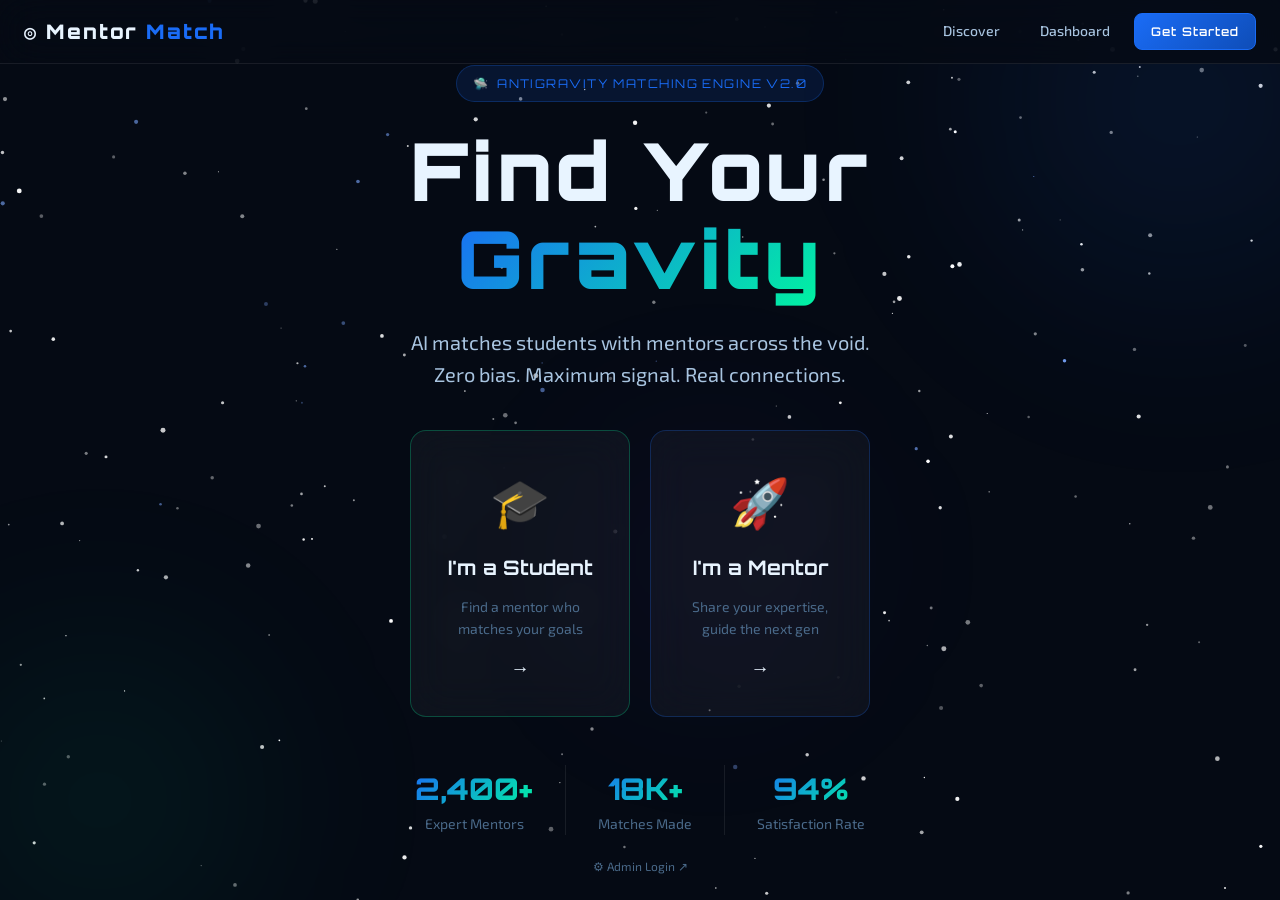
==== index.html @ f8fc59b9 "cma" ====
<!DOCTYPE html>
<html lang="en">
<head>
  <meta charset="UTF-8"/>
  <meta name="viewport" content="width=device-width, initial-scale=1.0"/>
  <title>MentorMatch Orbit — Find Your Gravity</title>
  <meta name="description" content="AI-driven mentorship matching for students. Find your perfect mentor across the void with ANTIGRAVITY matching technology."/>
  <link rel="preconnect" href="https://fonts.googleapis.com"/>
  <link rel="preconnect" href="https://fonts.gstatic.com" crossorigin/>
  <link href="https://fonts.googleapis.com/css2?family=Orbitron:wght@400;500;600;700;800;900&family=Exo+2:ital,wght@0,300;0,400;0,500;0,600;0,700;1,400&display=swap" rel="stylesheet"/>
  <link rel="stylesheet" href="styles/global.css"/>
  <link rel="stylesheet" href="styles/animations.css"/>
  <link rel="stylesheet" href="styles/components.css"/>
  <style>
    /* Landing-page specific */
    .hero {
      position: relative;
      min-height: 100vh;
      display: flex;
      flex-direction: column;
      align-items: center;
      justify-content: center;
      text-align: center;
      padding: var(--space-8) var(--space-6);
      overflow: hidden;
    }
    #particle-canvas {
      position: fixed;
      inset: 0;
      z-index: 0;
      pointer-events: none;
    }
    .hero-content {
      position: relative;
      z-index: 1;
      max-width: 720px;
    }
    .hero-badge {
      display: inline-flex;
      align-items: center;
      gap: var(--space-2);
      padding: var(--space-2) var(--space-4);
      background: var(--nebula-blue-dim);
      border: 1px solid var(--nebula-blue-glow);
      border-radius: var(--radius-full);
      font-size: var(--text-xs);
      letter-spacing: 0.12em;
      text-transform: uppercase;
      color: var(--nebula-blue);
      font-family: var(--font-heading);
      margin-bottom: var(--space-6);
      animation: fade-down 0.6s ease forwards;
    }
    .hero-title {
      font-family: var(--font-heading);
      font-size: clamp(2.5rem, 8vw, 5rem);
      font-weight: 900;
      line-height: 1.1;
      color: var(--stellar-white);
      margin-bottom: var(--space-6);
      animation: fade-up 0.7s ease 0.1s both;
    }
    .hero-title span {
      background: linear-gradient(135deg, var(--nebula-blue), var(--aurora-green));
      -webkit-background-clip: text;
      -webkit-text-fill-color: transparent;
      background-clip: text;
    }
    .hero-sub {
      font-size: var(--text-xl);
      color: var(--stellar-dim);
      margin-bottom: var(--space-10);
      line-height: 1.6;
      animation: fade-up 0.7s ease 0.2s both;
    }
    .hero-cta {
      display: flex;
      gap: var(--space-5);
      justify-content: center;
      flex-wrap: wrap;
      animation: fade-up 0.7s ease 0.35s both;
    }
    .cta-card {
      width: 220px;
      background: var(--glass-bg);
      backdrop-filter: blur(20px);
      border: 1px solid var(--glass-border);
      border-radius: var(--radius-xl);
      padding: var(--space-8) var(--space-6);
      cursor: pointer;
      transition: all var(--transition-bounce);
      text-decoration: none;
      color: inherit;
      display: flex;
      flex-direction: column;
      align-items: center;
      gap: var(--space-3);
      position: relative;
      overflow: hidden;
    }
    .cta-card:hover {
      transform: translateY(-12px) scale(1.04);
      box-shadow: var(--shadow-card-hover);
    }
    .cta-card.student { border-color: var(--aurora-green-glow); }
    .cta-card.mentor  { border-color: var(--nebula-blue-glow); }
    .cta-card.student:hover { box-shadow: var(--shadow-glow-green); }
    .cta-card.mentor:hover  { box-shadow: var(--shadow-glow-blue); }
    .cta-icon {
      font-size: 3rem;
      animation: float 4s ease-in-out infinite;
    }
    .cta-card.mentor .cta-icon { animation-delay: 0.5s; }
    .cta-label {
      font-family: var(--font-heading);
      font-size: var(--text-xl);
      font-weight: 700;
      color: var(--stellar-white);
    }
    .cta-sublabel {
      font-size: var(--text-sm);
      color: var(--stellar-muted);
      text-align: center;
    }
    .cta-arrow {
      font-size: 1.2rem;
      transition: transform var(--transition-bounce);
    }
    .cta-card:hover .cta-arrow { transform: translateX(4px); }

    /* Stats bar */
    .stats-bar {
      display: flex;
      gap: var(--space-8);
      justify-content: center;
      flex-wrap: wrap;
      margin-top: var(--space-12);
      animation: fade-up 0.7s ease 0.5s both;
    }
    .stat-item {
      text-align: center;
    }
    .stat-num {
      font-family: var(--font-heading);
      font-size: var(--text-3xl);
      font-weight: 800;
      background: linear-gradient(135deg, var(--nebula-blue), var(--aurora-green));
      -webkit-background-clip: text;
      -webkit-text-fill-color: transparent;
      background-clip: text;
    }
    .stat-desc {
      font-size: var(--text-sm);
      color: var(--stellar-muted);
    }
    .stats-divider {
      width: 1px;
      background: var(--glass-border);
      align-self: stretch;
    }

    /* Admin link */
    .admin-link {
      position: fixed;
      bottom: var(--space-6);
      left: 50%;
      transform: translateX(-50%);
      font-size: var(--text-xs);
      color: var(--stellar-muted);
      text-decoration: none;
      transition: color var(--transition-fast);
      z-index: 10;
    }
    .admin-link:hover { color: var(--deep-purple); }

    /* Nebula orbs */
    .orb {
      position: fixed;
      border-radius: 50%;
      filter: blur(80px);
      pointer-events: none;
      z-index: 0;
    }
    .orb-1 {
      width: 600px; height: 600px;
      top: -200px; right: -200px;
      background: radial-gradient(circle, rgba(26,108,246,0.12), transparent 70%);
    }
    .orb-2 {
      width: 500px; height: 500px;
      bottom: -150px; left: -150px;
      background: radial-gradient(circle, rgba(0,245,160,0.08), transparent 70%);
    }
    .orb-3 {
      width: 400px; height: 400px;
      top: 40%; left: 40%;
      background: radial-gradient(circle, rgba(124,58,237,0.06), transparent 70%);
    }

    /* Header login link */
    .header-login {
      padding: var(--space-2) var(--space-4);
      border-radius: var(--radius-md);
      border: 1px solid var(--glass-border);
      background: var(--glass-bg);
      color: var(--stellar-dim);
      font-size: var(--text-sm);
      text-decoration: none;
      transition: all var(--transition-fast);
    }
    .header-login:hover {
      color: var(--stellar-white);
      border-color: var(--nebula-blue);
    }
  </style>
</head>
<body>
  <a href="#main-content" class="skip-link">Skip to main content</a>

  <!-- Particle Canvas -->
  <canvas id="particle-canvas" aria-hidden="true"></canvas>

  <!-- Nebula orbs -->
  <div class="orb orb-1" aria-hidden="true"></div>
  <div class="orb orb-2" aria-hidden="true"></div>
  <div class="orb orb-3" aria-hidden="true"></div>

  <!-- Header -->
  <header class="site-header" role="banner">
    <a href="index.html" class="logo" aria-label="MentorMatch Orbit home">
      ◎ Mentor<span>Match</span>
    </a>
    <nav class="site-nav" aria-label="Main navigation">
      <a href="discover.html"  class="nav-link">Discover</a>
      <a href="dashboard.html" class="nav-link">Dashboard</a>
      <a href="register.html"  class="btn btn-primary btn-sm">Get Started</a>
    </nav>
  </header>

  <!-- Toast Container -->
  <div id="toast-container" aria-live="polite" aria-atomic="false"></div>

  <!-- Hero -->
  <main id="main-content" class="hero">
    <div class="hero-content">
      <div class="hero-badge">
        <span>🛸</span>
        <span>ANTIGRAVITY MATCHING ENGINE v2.0</span>
      </div>

      <h1 class="hero-title">
        Find Your<br/><span>Gravity</span>
      </h1>

      <p class="hero-sub">
        AI matches students with mentors across the void.<br/>
        Zero bias. Maximum signal. Real connections.
      </p>

      <!-- CTA Cards -->
      <div class="hero-cta" role="navigation" aria-label="Get started">
        <a href="register.html?role=student" class="cta-card student float"
           aria-label="Register as a student">
          <div class="cta-icon">🎓</div>
          <div class="cta-label">I'm a Student</div>
          <div class="cta-sublabel">Find a mentor who matches your goals</div>
          <div class="cta-arrow">→</div>
        </a>
        <a href="register.html?role=mentor" class="cta-card mentor float"
           aria-label="Register as a mentor">
          <div class="cta-icon">🚀</div>
          <div class="cta-label">I'm a Mentor</div>
          <div class="cta-sublabel">Share your expertise, guide the next gen</div>
          <div class="cta-arrow">→</div>
        </a>
      </div>

      <!-- Stats Bar -->
      <div class="stats-bar" aria-label="Platform statistics">
        <div class="stat-item">
          <div class="stat-num" id="landing-mentors">2,400+</div>
          <div class="stat-desc">Expert Mentors</div>
        </div>
        <div class="stats-divider" aria-hidden="true"></div>
        <div class="stat-item">
          <div class="stat-num">18K+</div>
          <div class="stat-desc">Matches Made</div>
        </div>
        <div class="stats-divider" aria-hidden="true"></div>
        <div class="stat-item">
          <div class="stat-num">94%</div>
          <div class="stat-desc">Satisfaction Rate</div>
        </div>
      </div>
    </div>
  </main>

  <!-- Admin link -->
  <a href="admin.html" class="admin-link" aria-label="Admin control center">⚙ Admin Login ↗</a>

  <script type="module">
    import { initParticles } from './js/particles.js';
    import { init, checkUrlParams } from './js/main.js';
    import { seedDemoData } from './js/store.js';

    document.addEventListener('DOMContentLoaded', async () => {
      await seedDemoData();
      initParticles('particle-canvas');
      await init();
      checkUrlParams();

      // CTA click bounce effect
      document.querySelectorAll('.cta-card').forEach(card => {
        card.addEventListener('click', () => {
          card.style.animation = 'none';
          card.offsetWidth;
          card.style.animation = 'gravity-bounce 0.4s cubic-bezier(.34,1.56,.64,1)';
        });
      });
    });
  </script>
</body>
</html>
---- styles/global.css ----
/* ═══════════════════════════════════════════════════════════════
   global.css — ANTIGRAVITY Design System
   MentorMatch Orbit — Zero-gravity space UI
   ═══════════════════════════════════════════════════════════════ */

/* ── Google Fonts ── */
@import url('https://fonts.googleapis.com/css2?family=Orbitron:wght@400;500;600;700;800;900&family=Exo+2:ital,wght@0,300;0,400;0,500;0,600;0,700;1,400&display=swap');

/* ── Design Tokens ── */
:root {
  /* Colors */
  --void-black:      #050a14;
  --void-black-2:    #080f1e;
  --void-black-3:    #0d1526;
  --nebula-blue:     #1a6cf6;
  --nebula-blue-dim: #1a6cf620;
  --nebula-blue-glow:#1a6cf640;
  --aurora-green:    #00f5a0;
  --aurora-green-dim:#00f5a020;
  --aurora-green-glow:#00f5a040;
  --stellar-white:   #e8f4ff;
  --stellar-dim:     #a8c4e0;
  --stellar-muted:   #4a6a8a;
  --deep-purple:     #7c3aed;
  --deep-purple-dim: #7c3aed20;
  --deep-purple-glow:#7c3aed40;
  --danger-red:      #ff4560;
  --warning-amber:   #f59e0b;
  --glass-bg:        rgba(255,255,255,0.04);
  --glass-border:    rgba(255,255,255,0.08);
  --glass-hover:     rgba(255,255,255,0.08);

  /* Typography */
  --font-heading: 'Orbitron', 'Courier New', monospace;
  --font-body:    'Exo 2', 'Arial', sans-serif;

  /* Font sizes */
  --text-xs:   0.75rem;    /* 12px */
  --text-sm:   0.875rem;   /* 14px */
  --text-base: 1rem;       /* 16px */
  --text-lg:   1.125rem;   /* 18px */
  --text-xl:   1.25rem;    /* 20px */
  --text-2xl:  1.5rem;     /* 24px */
  --text-3xl:  1.875rem;   /* 30px */
  --text-4xl:  2.25rem;    /* 36px */
  --text-5xl:  3rem;       /* 48px */
  --text-6xl:  3.75rem;    /* 60px */

  /* Spacing */
  --space-1:   0.25rem;
  --space-2:   0.5rem;
  --space-3:   0.75rem;
  --space-4:   1rem;
  --space-5:   1.25rem;
  --space-6:   1.5rem;
  --space-8:   2rem;
  --space-10:  2.5rem;
  --space-12:  3rem;
  --space-16:  4rem;
  --space-20:  5rem;
  --space-24:  6rem;

  /* Border radius */
  --radius-sm:  4px;
  --radius-md:  8px;
  --radius-lg:  12px;
  --radius-xl:  16px;
  --radius-2xl: 24px;
  --radius-full: 9999px;

  /* Shadows */
  --shadow-glow-blue:   0 0 20px var(--nebula-blue-glow), 0 0 60px var(--nebula-blue-dim);
  --shadow-glow-green:  0 0 20px var(--aurora-green-glow), 0 0 60px var(--aurora-green-dim);
  --shadow-glow-purple: 0 0 20px var(--deep-purple-glow), 0 0 60px var(--deep-purple-dim);
  --shadow-card:        0 8px 32px rgba(0,0,0,0.4), 0 2px 8px rgba(0,0,0,0.2);
  --shadow-card-hover:  0 20px 60px rgba(0,0,0,0.6), 0 0 40px var(--nebula-blue-dim);

  /* Transitions */
  --transition-fast:   0.15s cubic-bezier(.4,0,.2,1);
  --transition-base:   0.25s cubic-bezier(.4,0,.2,1);
  --transition-slow:   0.45s cubic-bezier(.4,0,.2,1);
  --transition-bounce: 0.35s cubic-bezier(.34,1.56,.64,1);

  /* Z-index layers */
  --z-base:    1;
  --z-dropdown:10;
  --z-sidebar: 20;
  --z-modal:   50;
  --z-overlay: 49;
  --z-toast:   100;
}

/* ── CSS Reset ── */
*, *::before, *::after {
  box-sizing: border-box;
  margin: 0;
  padding: 0;
}

html {
  scroll-behavior: smooth;
  -webkit-text-size-adjust: 100%;
  tab-size: 4;
}

body {
  font-family: var(--font-body);
  font-size: var(--text-base);
  line-height: 1.6;
  color: var(--stellar-white);
  background-color: var(--void-black);
  min-height: 100vh;
  overflow-x: hidden;
  -webkit-font-smoothing: antialiased;
  -moz-osx-font-smoothing: grayscale;
}

/* ── Skip-to-content (Accessibility) ── */
.skip-link {
  position: absolute;
  top: -100%;
  left: var(--space-4);
  background: var(--nebula-blue);
  color: var(--stellar-white);
  padding: var(--space-2) var(--space-4);
  border-radius: var(--radius-md);
  font-family: var(--font-body);
  font-weight: 600;
  z-index: var(--z-toast);
  transition: top var(--transition-fast);
  text-decoration: none;
}
.skip-link:focus {
  top: var(--space-4);
}

/* ── Typography ── */
h1, h2, h3, h4, h5, h6 {
  font-family: var(--font-heading);
  font-weight: 700;
  line-height: 1.2;
  letter-spacing: 0.05em;
  color: var(--stellar-white);
}

h1 { font-size: var(--text-4xl); }
h2 { font-size: var(--text-3xl); }
h3 { font-size: var(--text-2xl); }
h4 { font-size: var(--text-xl); }
h5 { font-size: var(--text-lg); }
h6 { font-size: var(--text-base); }

p {
  color: var(--stellar-dim);
  line-height: 1.7;
}

a {
  color: var(--nebula-blue);
  text-decoration: none;
  transition: color var(--transition-fast);
}
a:hover { color: var(--aurora-green); }
a:focus-visible {
  outline: 2px solid var(--nebula-blue);
  outline-offset: 3px;
  border-radius: var(--radius-sm);
}

ul, ol { list-style: none; }

img, video, canvas { display: block; max-width: 100%; }

button, input, select, textarea {
  font-family: inherit;
  font-size: inherit;
}

button {
  cursor: pointer;
  border: none;
  background: none;
}
button:focus-visible {
  outline: 2px solid var(--nebula-blue);
  outline-offset: 3px;
}

input, select, textarea {
  background: var(--glass-bg);
  border: 1px solid var(--glass-border);
  color: var(--stellar-white);
  border-radius: var(--radius-md);
  padding: var(--space-3) var(--space-4);
  transition: border-color var(--transition-fast), box-shadow var(--transition-fast);
  width: 100%;
}
input::placeholder,
textarea::placeholder {
  color: var(--stellar-muted);
}
input:focus,
select:focus,
textarea:focus {
  outline: none;
  border-color: var(--nebula-blue);
  box-shadow: 0 0 0 3px var(--nebula-blue-dim);
}
input[aria-invalid="true"],
textarea[aria-invalid="true"],
select[aria-invalid="true"] {
  border-color: var(--danger-red);
  box-shadow: 0 0 0 3px rgba(255,69,96,0.2);
}
select option {
  background: var(--void-black-3);
  color: var(--stellar-white);
}

label {
  display: block;
  font-size: var(--text-sm);
  font-weight: 500;
  color: var(--stellar-dim);
  margin-bottom: var(--space-2);
  letter-spacing: 0.03em;
}

/* ── Scrollbar ── */
::-webkit-scrollbar { width: 6px; height: 6px; }
::-webkit-scrollbar-track { background: var(--void-black-2); }
::-webkit-scrollbar-thumb {
  background: var(--stellar-muted);
  border-radius: var(--radius-full);
}
::-webkit-scrollbar-thumb:hover { background: var(--nebula-blue); }

/* ── Selection ── */
::selection {
  background: var(--nebula-blue-glow);
  color: var(--stellar-white);
}

/* ── Layout Utilities ── */
.container {
  width: 100%;
  max-width: 1400px;
  margin: 0 auto;
  padding: 0 var(--space-6);
}

.flex       { display: flex; }
.flex-col   { flex-direction: column; }
.items-center  { align-items: center; }
.justify-between { justify-content: space-between; }
.justify-center  { justify-content: center; }
.gap-2  { gap: var(--space-2); }
.gap-3  { gap: var(--space-3); }
.gap-4  { gap: var(--space-4); }
.gap-6  { gap: var(--space-6); }
.gap-8  { gap: var(--space-8); }

.grid { display: grid; }

.text-center { text-align: center; }
.text-right  { text-align: right; }

.w-full  { width: 100%; }
.h-full  { height: 100%; }
.hidden  { display: none !important; }
.sr-only {
  position: absolute;
  width: 1px; height: 1px;
  padding: 0; margin: -1px;
  overflow: hidden; clip: rect(0,0,0,0);
  white-space: nowrap; border: 0;
}

/* ── Glass Panel ── */
.glass {
  background: var(--glass-bg);
  backdrop-filter: blur(20px);
  -webkit-backdrop-filter: blur(20px);
  border: 1px solid var(--glass-border);
  border-radius: var(--radius-xl);
}

/* ── Divider ── */
.divider {
  height: 1px;
  background: linear-gradient(90deg, transparent, var(--glass-border), transparent);
  margin: var(--space-6) 0;
}

/* ── Badge ── */
.badge {
  display: inline-flex;
  align-items: center;
  gap: var(--space-1);
  padding: var(--space-1) var(--space-3);
  border-radius: var(--radius-full);
  font-size: var(--text-xs);
  font-weight: 600;
  letter-spacing: 0.05em;
  text-transform: uppercase;
}
.badge-blue   { background: var(--nebula-blue-dim); color: var(--nebula-blue); border: 1px solid var(--nebula-blue-glow); }
.badge-green  { background: var(--aurora-green-dim); color: var(--aurora-green); border: 1px solid var(--aurora-green-glow); }
.badge-purple { background: var(--deep-purple-dim); color: var(--deep-purple); border: 1px solid var(--deep-purple-glow); }
.badge-red    { background: rgba(255,69,96,0.15); color: var(--danger-red); border: 1px solid rgba(255,69,96,0.3); }
.badge-amber  { background: rgba(245,158,11,0.15); color: var(--warning-amber); border: 1px solid rgba(245,158,11,0.3); }

/* ── Chip / Tag ── */
.chip {
  display: inline-flex;
  align-items: center;
  gap: var(--space-1);
  padding: 2px var(--space-3);
  background: var(--glass-bg);
  border: 1px solid var(--glass-border);
  border-radius: var(--radius-full);
  font-size: var(--text-xs);
  color: var(--stellar-dim);
  transition: all var(--transition-fast);
  cursor: pointer;
  user-select: none;
}
.chip:hover, .chip.active {
  background: var(--nebula-blue-dim);
  border-color: var(--nebula-blue);
  color: var(--nebula-blue);
}
.chip.highlight {
  background: var(--aurora-green-dim);
  border-color: var(--aurora-green);
  color: var(--aurora-green);
}

/* ── Avatar ── */
.avatar {
  width: 48px; height: 48px;
  border-radius: var(--radius-full);
  display: flex; align-items: center; justify-content: center;
  font-family: var(--font-heading);
  font-weight: 700;
  font-size: var(--text-sm);
  color: var(--stellar-white);
  flex-shrink: 0;
  position: relative;
}
.avatar-lg { width: 72px; height: 72px; font-size: var(--text-xl); }
.avatar-xl { width: 96px; height: 96px; font-size: var(--text-2xl); }

/* ── Status Dot ── */
.status-dot {
  width: 10px; height: 10px;
  border-radius: var(--radius-full);
  border: 2px solid var(--void-black);
  flex-shrink: 0;
}
.status-online  { background: var(--aurora-green); }
.status-away    { background: var(--warning-amber); }
.status-offline { background: var(--stellar-muted); }

/* ── Progress Bar ── */
.progress-track {
  height: 4px;
  background: var(--glass-border);
  border-radius: var(--radius-full);
  overflow: hidden;
}
.progress-fill {
  height: 100%;
  border-radius: var(--radius-full);
  background: linear-gradient(90deg, var(--nebula-blue), var(--aurora-green));
  transition: width 0.8s cubic-bezier(.4,0,.2,1);
}

/* ── Notification Bell ── */
.notif-bell {
  position: relative;
  display: inline-flex;
  align-items: center;
  justify-content: center;
  width: 40px; height: 40px;
  border-radius: var(--radius-full);
  background: var(--glass-bg);
  border: 1px solid var(--glass-border);
  color: var(--stellar-dim);
  transition: all var(--transition-fast);
  cursor: pointer;
}
.notif-bell:hover {
  color: var(--stellar-white);
  border-color: var(--nebula-blue);
  box-shadow: var(--shadow-glow-blue);
}
.notif-count {
  position: absolute;
  top: -4px; right: -4px;
  min-width: 18px; height: 18px;
  background: var(--danger-red);
  color: #fff;
  border-radius: var(--radius-full);
  font-size: 10px;
  font-weight: 700;
  display: flex; align-items: center; justify-content: center;
  padding: 0 4px;
  border: 2px solid var(--void-black);
}

/* ── Toast Container ── */
#toast-container {
  position: fixed;
  bottom: var(--space-6);
  right: var(--space-6);
  z-index: var(--z-toast);
  display: flex;
  flex-direction: column;
  gap: var(--space-3);
  pointer-events: none;
}

/* ── Site Header ── */
.site-header {
  position: fixed;
  top: 0; left: 0; right: 0;
  height: 64px;
  z-index: var(--z-sidebar);
  background: rgba(5,10,20,0.8);
  backdrop-filter: blur(20px);
  border-bottom: 1px solid var(--glass-border);
  display: flex;
  align-items: center;
  padding: 0 var(--space-6);
  gap: var(--space-4);
}

.logo {
  font-family: var(--font-heading);
  font-weight: 900;
  font-size: var(--text-xl);
  color: var(--stellar-white);
  text-decoration: none;
  display: flex;
  align-items: center;
  gap: var(--space-2);
  letter-spacing: 0.1em;
}
.logo span { color: var(--nebula-blue); }

.site-nav {
  display: flex;
  align-items: center;
  gap: var(--space-2);
  margin-left: auto;
}
.nav-link {
  padding: var(--space-2) var(--space-4);
  border-radius: var(--radius-md);
  color: var(--stellar-dim);
  font-size: var(--text-sm);
  font-weight: 500;
  transition: all var(--transition-fast);
  text-decoration: none;
}
.nav-link:hover, .nav-link.active {
  color: var(--stellar-white);
  background: var(--glass-bg);
}
.nav-link.active { color: var(--nebula-blue); }

/* ── Page Wrapper (with fixed header) ── */
.page-wrapper {
  padding-top: 64px;
  min-height: 100vh;
}

/* ── Form Group ── */
.form-group { margin-bottom: var(--space-5); }
.form-hint {
  font-size: var(--text-xs);
  color: var(--stellar-muted);
  margin-top: var(--space-1);
}
.form-error {
  font-size: var(--text-xs);
  color: var(--danger-red);
  margin-top: var(--space-1);
  display: none;
}
.form-error.visible { display: block; }
.char-counter {
  font-size: var(--text-xs);
  color: var(--stellar-muted);
  text-align: right;
  margin-top: var(--space-1);
}
.char-counter.ok    { color: var(--aurora-green); }
.char-counter.warn  { color: var(--warning-amber); }
.char-counter.error { color: var(--danger-red); }

/* ── Responsive Breakpoints ── */
@media (max-width: 1200px) {
  .container { padding: 0 var(--space-4); }
  h1 { font-size: var(--text-3xl); }
}

@media (max-width: 768px) {
  h1 { font-size: var(--text-2xl); }
  h2 { font-size: var(--text-xl); }
  .site-header { padding: 0 var(--space-4); }
}

@media (max-width: 480px) {
  h1 { font-size: var(--text-xl); }
  .container { padding: 0 var(--space-3); }
}
---- styles/animations.css ----
/* ═══════════════════════════════════════════════════════════════
   animations.css — ANTIGRAVITY Keyframes & Motion System
   ═══════════════════════════════════════════════════════════════ */

/* ─────────────────────────────────────
   FLOAT / LEVITATION
   ───────────────────────────────────── */
@keyframes float {
  0%, 100% { transform: translateY(0px); }
  50%       { transform: translateY(-12px); }
}

@keyframes float-slow {
  0%, 100% { transform: translateY(0px); }
  50%       { transform: translateY(-6px); }
}

@keyframes float-fast {
  0%, 100% { transform: translateY(0px) rotate(0deg); }
  33%       { transform: translateY(-10px) rotate(1deg); }
  66%       { transform: translateY(-5px) rotate(-1deg); }
}

.float        { animation: float       4s ease-in-out infinite; }
.float-slow   { animation: float-slow  6s ease-in-out infinite; }
.float-fast   { animation: float-fast  3s ease-in-out infinite; }

/* ─────────────────────────────────────
   ORBITAL RING SPIN
   ───────────────────────────────────── */
@keyframes orbit {
  from { transform: rotate(0deg); }
  to   { transform: rotate(360deg); }
}

@keyframes orbit-reverse {
  from { transform: rotate(360deg); }
  to   { transform: rotate(0deg); }
}

@keyframes orbit-slow {
  from { transform: rotate(0deg); }
  to   { transform: rotate(360deg); }
}

.orbit-ring {
  position: absolute;
  inset: -8px;
  border-radius: 50%;
  border: 2px solid transparent;
  border-top-color: var(--nebula-blue);
  border-right-color: var(--aurora-green);
  animation: orbit 8s linear infinite;
  pointer-events: none;
}

.orbit-ring-2 {
  position: absolute;
  inset: -14px;
  border-radius: 50%;
  border: 1px solid transparent;
  border-bottom-color: var(--deep-purple);
  border-left-color: var(--nebula-blue);
  animation: orbit-reverse 12s linear infinite;
  pointer-events: none;
}

.orbit-ring-purple {
  border-top-color: var(--deep-purple);
  border-right-color: var(--nebula-blue);
}

/* ─────────────────────────────────────
   PULSE GLOW
   ───────────────────────────────────── */
@keyframes pulse-glow-blue {
  0%, 100% { box-shadow: 0 0 10px var(--nebula-blue-dim); }
  50%       { box-shadow: 0 0 30px var(--nebula-blue-glow), 0 0 60px var(--nebula-blue-dim); }
}

@keyframes pulse-glow-green {
  0%, 100% { box-shadow: 0 0 10px var(--aurora-green-dim); }
  50%       { box-shadow: 0 0 30px var(--aurora-green-glow), 0 0 60px var(--aurora-green-dim); }
}

@keyframes pulse-glow-purple {
  0%, 100% { box-shadow: 0 0 10px var(--deep-purple-dim); }
  50%       { box-shadow: 0 0 30px var(--deep-purple-glow), 0 0 60px var(--deep-purple-dim); }
}

@keyframes pulse-dot {
  0%, 100% { opacity: 1; transform: scale(1); }
  50%       { opacity: 0.5; transform: scale(1.4); }
}

.pulse-blue   { animation: pulse-glow-blue   3s ease-in-out infinite; }
.pulse-green  { animation: pulse-glow-green  3s ease-in-out infinite; }
.pulse-purple { animation: pulse-glow-purple 3s ease-in-out infinite; }
.pulse-dot    { animation: pulse-dot 1.5s ease-in-out infinite; }

/* ─────────────────────────────────────
   WARP SPEED LOADING BAR
   ───────────────────────────────────── */
@keyframes warp {
  0%   { transform: translateX(-100%); }
  100% { transform: translateX(100%); }
}

.warp-bar {
  overflow: hidden;
  position: relative;
  height: 3px;
  background: var(--glass-border);
  border-radius: var(--radius-full);
}
.warp-bar::after {
  content: '';
  position: absolute;
  top: 0; left: 0;
  width: 50%;
  height: 100%;
  background: linear-gradient(90deg, transparent, var(--nebula-blue), var(--aurora-green), transparent);
  animation: warp 1.5s ease-in-out infinite;
}

/* ─────────────────────────────────────
   STAR DRIFT (CSS fallback)
   ───────────────────────────────────── */
@keyframes star-drift {
  from { transform: translateY(0); opacity: 0.8; }
  to   { transform: translateY(100vh); opacity: 0; }
}

/* ─────────────────────────────────────
   FADE IN / SLIDE IN
   ───────────────────────────────────── */
@keyframes fade-in {
  from { opacity: 0; }
  to   { opacity: 1; }
}

@keyframes fade-up {
  from { opacity: 0; transform: translateY(20px); }
  to   { opacity: 1; transform: translateY(0); }
}

@keyframes fade-down {
  from { opacity: 0; transform: translateY(-20px); }
  to   { opacity: 1; transform: translateY(0); }
}

@keyframes slide-in-right {
  from { transform: translateX(100%); }
  to   { transform: translateX(0); }
}

@keyframes slide-out-right {
  from { transform: translateX(0); }
  to   { transform: translateX(100%); }
}

@keyframes slide-in-left {
  from { transform: translateX(-100%); }
  to   { transform: translateX(0); }
}

@keyframes scale-in {
  from { opacity: 0; transform: scale(0.8); }
  to   { opacity: 1; transform: scale(1); }
}

.fade-in    { animation: fade-in    var(--transition-base) ease forwards; }
.fade-up    { animation: fade-up    0.4s ease forwards; }
.fade-down  { animation: fade-down  0.4s ease forwards; }
.scale-in   { animation: scale-in   0.3s var(--transition-bounce) forwards; }

/* ─────────────────────────────────────
   ZERO-GRAVITY BOUNCE ON CLICK
   ───────────────────────────────────── */
@keyframes gravity-bounce {
  0%   { transform: scale(1) translateY(0); }
  30%  { transform: scale(0.95) translateY(2px); }
  60%  { transform: scale(1.05) translateY(-4px); }
  80%  { transform: scale(0.98) translateY(1px); }
  100% { transform: scale(1) translateY(0); }
}

.gravity-bounce {
  animation: gravity-bounce 0.4s cubic-bezier(.34,1.56,.64,1);
}

/* ─────────────────────────────────────
   CARD FLOAT ANIMATION (staggered)
   ───────────────────────────────────── */
.mentor-card {
  animation: fade-up 0.5s ease forwards;
  animation-fill-mode: both;
}
.mentor-card:nth-child(1)  { animation-delay: 0.05s; }
.mentor-card:nth-child(2)  { animation-delay: 0.1s; }
.mentor-card:nth-child(3)  { animation-delay: 0.15s; }
.mentor-card:nth-child(4)  { animation-delay: 0.2s; }
.mentor-card:nth-child(5)  { animation-delay: 0.25s; }
.mentor-card:nth-child(6)  { animation-delay: 0.3s; }

/* ─────────────────────────────────────
   SVG SCORE RING ANIMATION
   ───────────────────────────────────── */
@keyframes draw-ring {
  from { stroke-dashoffset: 251; }
  /* to value set dynamically via JS */
}

.score-ring-path {
  animation: draw-ring 1.2s cubic-bezier(.4,0,.2,1) forwards;
  animation-delay: 0.3s;
}

/* ─────────────────────────────────────
   TOAST ANIMATIONS
   ───────────────────────────────────── */
@keyframes toast-in {
  from { opacity: 0; transform: translateX(100%) scale(0.9); }
  to   { opacity: 1; transform: translateX(0) scale(1); }
}

@keyframes toast-out {
  from { opacity: 1; transform: translateX(0) scale(1); }
  to   { opacity: 0; transform: translateX(100%) scale(0.9); }
}

.toast-enter { animation: toast-in  0.35s cubic-bezier(.34,1.56,.64,1) forwards; }
.toast-exit  { animation: toast-out 0.25s ease forwards; }

/* ─────────────────────────────────────
   NEBULA BACKGROUND SHIMMER
   ───────────────────────────────────── */
@keyframes nebula-shift {
  0%   { background-position: 0% 50%; }
  50%  { background-position: 100% 50%; }
  100% { background-position: 0% 50%; }
}

.nebula-bg {
  background: linear-gradient(135deg,
    var(--void-black) 0%,
    #0a1628 30%,
    #0d1a3a 60%,
    var(--void-black) 100%
  );
  background-size: 400% 400%;
  animation: nebula-shift 15s ease infinite;
}

/* ─────────────────────────────────────
   STEP INDICATOR (registration)
   ───────────────────────────────────── */
@keyframes step-pulse {
  0%, 100% {
    box-shadow: 0 0 0 0 var(--nebula-blue-glow);
  }
  50% {
    box-shadow: 0 0 0 8px var(--nebula-blue-dim);
  }
}

.step-dot.active {
  animation: step-pulse 2s ease-in-out infinite;
}

/* ─────────────────────────────────────
   UNREAD MESSAGE DOT (red pulse)
   ───────────────────────────────────── */
@keyframes unread-pulse {
  0%, 100% {
    box-shadow: 0 0 0 0 rgba(255,69,96,0.6);
    transform: scale(1);
  }
  50% {
    box-shadow: 0 0 0 6px rgba(255,69,96,0);
    transform: scale(1.1);
  }
}

.unread-dot {
  width: 10px; height: 10px;
  background: var(--danger-red);
  border-radius: 50%;
  position: absolute;
  top: -3px; right: -3px;
  animation: unread-pulse 1.5s ease-in-out infinite;
}

/* ─────────────────────────────────────
   FORM STEP TRANSITIONS
   ───────────────────────────────────── */
@keyframes step-slide-in {
  from { opacity: 0; transform: translateX(40px); }
  to   { opacity: 1; transform: translateX(0); }
}

@keyframes step-slide-out {
  from { opacity: 1; transform: translateX(0); }
  to   { opacity: 0; transform: translateX(-40px); }
}

.step-active {
  animation: step-slide-in 0.35s cubic-bezier(.4,0,.2,1) forwards;
}

/* ─────────────────────────────────────
   HOVER REPEL (set by JS, CSS handles transition)
   ───────────────────────────────────── */
.repel-card {
  transition: transform 0.2s cubic-bezier(.4,0,.2,1),
              box-shadow 0.2s cubic-bezier(.4,0,.2,1);
  will-change: transform;
}

/* ─────────────────────────────────────
   AVAILABILITY BADGE PULSE
   ───────────────────────────────────── */
@keyframes avail-glow {
  0%, 100% { opacity: 1; }
  50%       { opacity: 0.6; }
}

.avail-active {
  animation: avail-glow 2s ease-in-out infinite;
}
---- styles/components.css ----
/* ═══════════════════════════════════════════════════
   components.css — Buttons, Cards, Forms, Badges
   ═══════════════════════════════════════════════════ */

/* ── Buttons ── */
.btn {
  display: inline-flex;
  align-items: center;
  justify-content: center;
  gap: var(--space-2);
  padding: var(--space-3) var(--space-6);
  border-radius: var(--radius-md);
  font-family: var(--font-heading);
  font-size: var(--text-sm);
  font-weight: 600;
  letter-spacing: 0.08em;
  cursor: pointer;
  border: 1px solid transparent;
  transition: all var(--transition-bounce);
  text-decoration: none;
  white-space: nowrap;
  position: relative;
  overflow: hidden;
  user-select: none;
}
.btn:active { animation: gravity-bounce 0.4s cubic-bezier(.34,1.56,.64,1); }

.btn-primary {
  background: linear-gradient(135deg, var(--nebula-blue), #0e4db8);
  color: #fff;
  border-color: var(--nebula-blue);
}
.btn-primary:hover {
  background: linear-gradient(135deg, #2a7cff, var(--nebula-blue));
  box-shadow: var(--shadow-glow-blue);
  transform: translateY(-2px);
}

.btn-secondary {
  background: var(--glass-bg);
  color: var(--stellar-white);
  border-color: var(--glass-border);
  backdrop-filter: blur(10px);
}
.btn-secondary:hover {
  background: var(--glass-hover);
  border-color: var(--nebula-blue);
  transform: translateY(-2px);
}

.btn-green {
  background: linear-gradient(135deg, var(--aurora-green), #00c47a);
  color: var(--void-black);
  border-color: var(--aurora-green);
  font-weight: 700;
}
.btn-green:hover {
  box-shadow: var(--shadow-glow-green);
  transform: translateY(-2px);
}

.btn-purple {
  background: linear-gradient(135deg, var(--deep-purple), #5b21b6);
  color: #fff;
  border-color: var(--deep-purple);
}
.btn-purple:hover {
  box-shadow: var(--shadow-glow-purple);
  transform: translateY(-2px);
}

.btn-danger {
  background: rgba(255,69,96,0.15);
  color: var(--danger-red);
  border-color: rgba(255,69,96,0.3);
}
.btn-danger:hover {
  background: rgba(255,69,96,0.25);
  box-shadow: 0 0 20px rgba(255,69,96,0.3);
}

.btn-sm {
  padding: var(--space-2) var(--space-4);
  font-size: var(--text-xs);
}
.btn-lg {
  padding: var(--space-4) var(--space-8);
  font-size: var(--text-base);
}
.btn-icon {
  padding: var(--space-2);
  width: 36px; height: 36px;
  border-radius: var(--radius-md);
}
.btn:disabled {
  opacity: 0.4;
  cursor: not-allowed;
  transform: none !important;
}

/* Shimmer effect on primary buttons */
.btn-primary::after {
  content: '';
  position: absolute;
  top: -50%; left: -75%;
  width: 50%; height: 200%;
  background: rgba(255,255,255,0.15);
  transform: skewX(-20deg);
  transition: left 0.5s;
}
.btn-primary:hover::after { left: 150%; }

/* ── Mentor Card ── */
.mentor-card {
  background: var(--glass-bg);
  backdrop-filter: blur(20px);
  border: 1px solid var(--glass-border);
  border-radius: var(--radius-xl);
  padding: var(--space-6);
  position: relative;
  transition: all var(--transition-bounce);
  cursor: default;
  display: flex;
  flex-direction: column;
  gap: var(--space-4);
  box-shadow: var(--shadow-card);
}
.mentor-card:hover {
  border-color: var(--nebula-blue-glow);
  box-shadow: var(--shadow-card-hover);
  transform: translateY(-8px) scale(1.02);
}

.card-header {
  display: flex;
  align-items: flex-start;
  gap: var(--space-4);
}

.avatar-wrapper {
  position: relative;
  flex-shrink: 0;
}

.card-info { flex: 1; min-width: 0; }
.card-name {
  font-family: var(--font-heading);
  font-weight: 700;
  font-size: var(--text-base);
  color: var(--stellar-white);
  white-space: nowrap;
  overflow: hidden;
  text-overflow: ellipsis;
  margin-bottom: 2px;
}
.card-role {
  font-size: var(--text-sm);
  color: var(--stellar-dim);
  white-space: nowrap;
  overflow: hidden;
  text-overflow: ellipsis;
}
.card-company {
  font-size: var(--text-xs);
  color: var(--nebula-blue);
  margin-top: 2px;
}

/* Score Ring */
.score-ring-wrapper {
  flex-shrink: 0;
  display: flex;
  flex-direction: column;
  align-items: center;
  gap: 4px;
}
.score-ring-svg {
  width: 64px; height: 64px;
  transform: rotate(-90deg);
}
.score-ring-bg {
  fill: none;
  stroke: var(--glass-border);
  stroke-width: 4;
}
.score-ring-fill {
  fill: none;
  stroke: url(#scoreGradient);
  stroke-width: 4;
  stroke-linecap: round;
  stroke-dasharray: 251;
  stroke-dashoffset: 251;
  transition: stroke-dashoffset 1.2s cubic-bezier(.4,0,.2,1);
}
.score-value {
  font-family: var(--font-heading);
  font-size: var(--text-xl);
  font-weight: 700;
  color: var(--stellar-white);
  text-align: center;
  line-height: 1;
  margin-top: 4px;
}
.score-label {
  font-size: 10px;
  color: var(--stellar-muted);
  text-align: center;
  letter-spacing: 0.05em;
}

/* Skills chips row */
.card-skills {
  display: flex;
  flex-wrap: wrap;
  gap: var(--space-2);
}

/* Card footer actions */
.card-actions {
  display: flex;
  gap: var(--space-2);
  margin-top: auto;
}

/* Status + availability row */
.card-meta {
  display: flex;
  align-items: center;
  justify-content: space-between;
  font-size: var(--text-xs);
  color: var(--stellar-muted);
}
.card-status {
  display: flex;
  align-items: center;
  gap: var(--space-2);
}

/* Bookmark button */
.btn-bookmark {
  position: absolute;
  top: var(--space-4);
  right: var(--space-4);
  width: 32px; height: 32px;
  border-radius: var(--radius-full);
  background: var(--glass-bg);
  border: 1px solid var(--glass-border);
  display: flex;
  align-items: center;
  justify-content: center;
  color: var(--stellar-muted);
  transition: all var(--transition-fast);
  font-size: 14px;
}
.btn-bookmark:hover,
.btn-bookmark.saved {
  color: var(--warning-amber);
  border-color: var(--warning-amber);
  background: rgba(245,158,11,0.1);
}

/* ── Stat Card ── */
.stat-card {
  background: var(--glass-bg);
  backdrop-filter: blur(20px);
  border: 1px solid var(--glass-border);
  border-radius: var(--radius-xl);
  padding: var(--space-6);
  display: flex;
  flex-direction: column;
  gap: var(--space-2);
  transition: all var(--transition-base);
  position: relative;
  overflow: hidden;
}
.stat-card:hover {
  transform: translateY(-4px);
  border-color: var(--glass-hover);
  box-shadow: var(--shadow-card);
}
.stat-card::before {
  content: '';
  position: absolute;
  top: 0; left: 0; right: 0;
  height: 2px;
  background: linear-gradient(90deg, var(--nebula-blue), var(--aurora-green));
}
.stat-icon {
  width: 48px; height: 48px;
  border-radius: var(--radius-lg);
  display: flex;
  align-items: center;
  justify-content: center;
  font-size: 22px;
  margin-bottom: var(--space-2);
}
.stat-number {
  font-family: var(--font-heading);
  font-size: var(--text-3xl);
  font-weight: 800;
  color: var(--stellar-white);
  line-height: 1;
}
.stat-label {
  font-size: var(--text-sm);
  color: var(--stellar-muted);
}

/* ── Filter Sidebar ── */
.filter-sidebar {
  background: var(--glass-bg);
  backdrop-filter: blur(20px);
  border: 1px solid var(--glass-border);
  border-radius: var(--radius-xl);
  padding: var(--space-6);
  display: flex;
  flex-direction: column;
  gap: var(--space-5);
  transition: all var(--transition-base);
}
.filter-group-title {
  font-family: var(--font-heading);
  font-size: var(--text-xs);
  font-weight: 600;
  letter-spacing: 0.1em;
  text-transform: uppercase;
  color: var(--stellar-muted);
  margin-bottom: var(--space-3);
}
.filter-checkbox-list {
  display: flex;
  flex-direction: column;
  gap: var(--space-2);
}
.filter-checkbox-item {
  display: flex;
  align-items: center;
  gap: var(--space-3);
  cursor: pointer;
  padding: var(--space-2);
  border-radius: var(--radius-md);
  transition: background var(--transition-fast);
}
.filter-checkbox-item:hover { background: var(--glass-hover); }
.filter-checkbox-item input[type="checkbox"],
.filter-checkbox-item input[type="radio"] {
  width: 16px; height: 16px;
  accent-color: var(--nebula-blue);
  cursor: pointer;
  flex-shrink: 0;
}
.filter-checkbox-item span {
  font-size: var(--text-sm);
  color: var(--stellar-dim);
}

/* Compatibility slider */
.compat-slider {
  -webkit-appearance: none;
  appearance: none;
  width: 100%;
  height: 4px;
  background: linear-gradient(90deg, var(--nebula-blue) 0%, var(--nebula-blue) var(--val,50%), var(--glass-border) var(--val,50%));
  border-radius: var(--radius-full);
  outline: none;
  cursor: pointer;
  border: none;
  box-shadow: none;
  padding: 0;
}
.compat-slider::-webkit-slider-thumb {
  -webkit-appearance: none;
  width: 18px; height: 18px;
  border-radius: 50%;
  background: var(--nebula-blue);
  box-shadow: 0 0 8px var(--nebula-blue-glow);
  cursor: pointer;
  border: 2px solid var(--void-black);
}
.compat-slider::-moz-range-thumb {
  width: 16px; height: 16px;
  border-radius: 50%;
  background: var(--nebula-blue);
  border: 2px solid var(--void-black);
  cursor: pointer;
}
.compat-value {
  font-family: var(--font-heading);
  font-size: var(--text-sm);
  color: var(--nebula-blue);
  font-weight: 700;
}

/* ── Toast Notification ── */
.toast {
  display: flex;
  align-items: flex-start;
  gap: var(--space-3);
  padding: var(--space-4) var(--space-5);
  border-radius: var(--radius-lg);
  background: var(--void-black-3);
  border: 1px solid var(--glass-border);
  backdrop-filter: blur(20px);
  box-shadow: 0 8px 32px rgba(0,0,0,0.4);
  max-width: 360px;
  pointer-events: all;
  min-width: 280px;
}
.toast-icon { font-size: 20px; flex-shrink: 0; margin-top: 2px; }
.toast-body { flex: 1; }
.toast-title {
  font-family: var(--font-heading);
  font-size: var(--text-sm);
  font-weight: 600;
  color: var(--stellar-white);
  margin-bottom: 2px;
}
.toast-msg { font-size: var(--text-xs); color: var(--stellar-dim); }
.toast-close {
  color: var(--stellar-muted);
  font-size: 18px;
  line-height: 1;
  padding: 2px;
  transition: color var(--transition-fast);
  flex-shrink: 0;
}
.toast-close:hover { color: var(--stellar-white); }

.toast-success { border-color: var(--aurora-green-glow); }
.toast-success .toast-icon { color: var(--aurora-green); }
.toast-error   { border-color: rgba(255,69,96,0.4); }
.toast-error   .toast-icon { color: var(--danger-red); }
.toast-info    { border-color: var(--nebula-blue-glow); }
.toast-info    .toast-icon { color: var(--nebula-blue); }
.toast-warning { border-color: rgba(245,158,11,0.4); }
.toast-warning .toast-icon { color: var(--warning-amber); }

/* ── Notification Dropdown ── */
.notif-dropdown {
  position: absolute;
  top: 100%;
  right: 0;
  width: 360px;
  background: var(--void-black-3);
  border: 1px solid var(--glass-border);
  border-radius: var(--radius-xl);
  box-shadow: 0 20px 60px rgba(0,0,0,0.5);
  backdrop-filter: blur(20px);
  overflow: hidden;
  z-index: var(--z-dropdown);
  display: none;
}
.notif-dropdown.open { display: block; animation: fade-up 0.2s ease; }
.notif-header {
  padding: var(--space-4) var(--space-5);
  border-bottom: 1px solid var(--glass-border);
  font-family: var(--font-heading);
  font-size: var(--text-sm);
  font-weight: 600;
  color: var(--stellar-white);
}
.notif-item {
  padding: var(--space-3) var(--space-5);
  border-bottom: 1px solid var(--glass-border);
  display: flex;
  gap: var(--space-3);
  align-items: flex-start;
  transition: background var(--transition-fast);
  cursor: pointer;
}
.notif-item:hover { background: var(--glass-hover); }
.notif-item.unread { background: var(--nebula-blue-dim); }
.notif-item-icon { font-size: 18px; flex-shrink: 0; }
.notif-item-text { flex: 1; }
.notif-item-title { font-size: var(--text-sm); color: var(--stellar-white); }
.notif-item-time  { font-size: var(--text-xs); color: var(--stellar-muted); margin-top: 2px; }

/* ── Empty State ── */
.empty-state {
  display: flex;
  flex-direction: column;
  align-items: center;
  justify-content: center;
  padding: var(--space-16) var(--space-8);
  text-align: center;
  gap: var(--space-4);
}
.empty-astronaut {
  width: 120px;
  height: 120px;
  position: relative;
  margin-bottom: var(--space-4);
}
.empty-title {
  font-family: var(--font-heading);
  font-size: var(--text-xl);
  color: var(--stellar-dim);
}
.empty-subtitle {
  font-size: var(--text-sm);
  color: var(--stellar-muted);
  max-width: 300px;
}

/* ── Spotlight Card (top match) ── */
.spotlight-card {
  background: linear-gradient(135deg,
    rgba(26,108,246,0.1) 0%,
    rgba(0,245,160,0.05) 100%
  );
  border: 1px solid var(--nebula-blue-glow);
  border-radius: var(--radius-2xl);
  padding: var(--space-8);
  position: relative;
  overflow: hidden;
  animation: float-slow 6s ease-in-out infinite;
}
.spotlight-card::before {
  content: '★ TOP MATCH';
  position: absolute;
  top: var(--space-4);
  right: var(--space-4);
  font-family: var(--font-heading);
  font-size: var(--text-xs);
  color: var(--aurora-green);
  letter-spacing: 0.1em;
  background: var(--aurora-green-dim);
  padding: var(--space-1) var(--space-3);
  border-radius: var(--radius-full);
  border: 1px solid var(--aurora-green-glow);
}
.spotlight-card::after {
  content: '';
  position: absolute;
  inset: -1px;
  border-radius: var(--radius-2xl);
  background: linear-gradient(135deg, var(--nebula-blue-glow), transparent, var(--aurora-green-dim));
  z-index: -1;
}

/* ── Confirmation Dialog ── */
.confirm-overlay {
  position: fixed;
  inset: 0;
  background: rgba(5,10,20,0.8);
  backdrop-filter: blur(4px);
  z-index: var(--z-overlay);
  display: flex;
  align-items: center;
  justify-content: center;
  display: none;
}
.confirm-overlay.open { display: flex; animation: fade-in 0.2s ease; }
.confirm-dialog {
  background: var(--void-black-3);
  border: 1px solid var(--glass-border);
  border-radius: var(--radius-xl);
  padding: var(--space-8);
  max-width: 400px;
  width: 90%;
  animation: scale-in 0.3s cubic-bezier(.34,1.56,.64,1);
}
.confirm-title {
  font-family: var(--font-heading);
  font-size: var(--text-lg);
  color: var(--stellar-white);
  margin-bottom: var(--space-3);
}
.confirm-text {
  font-size: var(--text-sm);
  color: var(--stellar-dim);
  margin-bottom: var(--space-6);
}
.confirm-actions {
  display: flex;
  gap: var(--space-3);
  justify-content: flex-end;
}

/* ── Sort Bar ── */
.sort-bar {
  display: flex;
  align-items: center;
  gap: var(--space-3);
  flex-wrap: wrap;
}
.sort-btn {
  padding: var(--space-2) var(--space-4);
  border-radius: var(--radius-full);
  border: 1px solid var(--glass-border);
  background: var(--glass-bg);
  color: var(--stellar-dim);
  font-size: var(--text-sm);
  font-weight: 500;
  cursor: pointer;
  transition: all var(--transition-fast);
}
.sort-btn:hover, .sort-btn.active {
  border-color: var(--nebula-blue);
  color: var(--nebula-blue);
  background: var(--nebula-blue-dim);
}
.results-count {
  font-size: var(--text-sm);
  color: var(--stellar-muted);
  margin-left: auto;
}
.results-count span {
  color: var(--aurora-green);
  font-weight: 600;
}

/* ── Inline Edit ── */
.inline-editable {
  cursor: text;
  border-radius: var(--radius-sm);
  padding: 2px 4px;
  transition: background var(--transition-fast);
  display: inline-block;
  min-width: 40px;
}
.inline-editable:hover {
  background: var(--glass-hover);
  outline: 1px dashed var(--nebula-blue-glow);
}
.inline-editable:focus {
  outline: 1px solid var(--nebula-blue);
  background: var(--void-black-3);
}
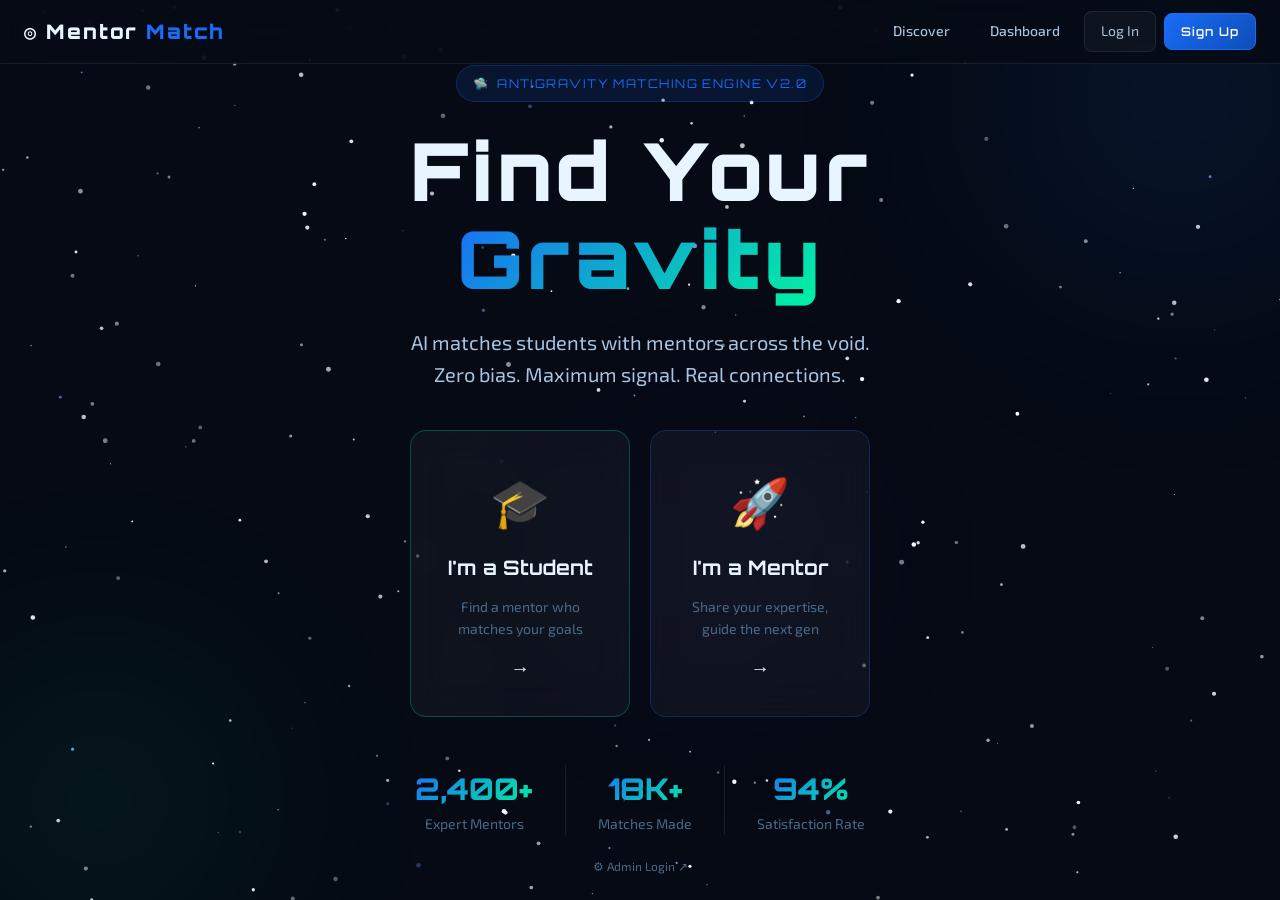
==== commit 96fde6cd: "cma" ====
--- a/index.html
+++ b/index.html
@@ -233,7 +233,8 @@
     <nav class="site-nav" aria-label="Main navigation">
       <a href="discover.html"  class="nav-link">Discover</a>
       <a href="dashboard.html" class="nav-link">Dashboard</a>
-      <a href="register.html"  class="btn btn-primary btn-sm">Get Started</a>
+      <a href="login.html" class="header-login">Log In</a>
+      <a href="register.html" class="btn btn-primary btn-sm">Sign Up</a>
     </nav>
   </header>
 
